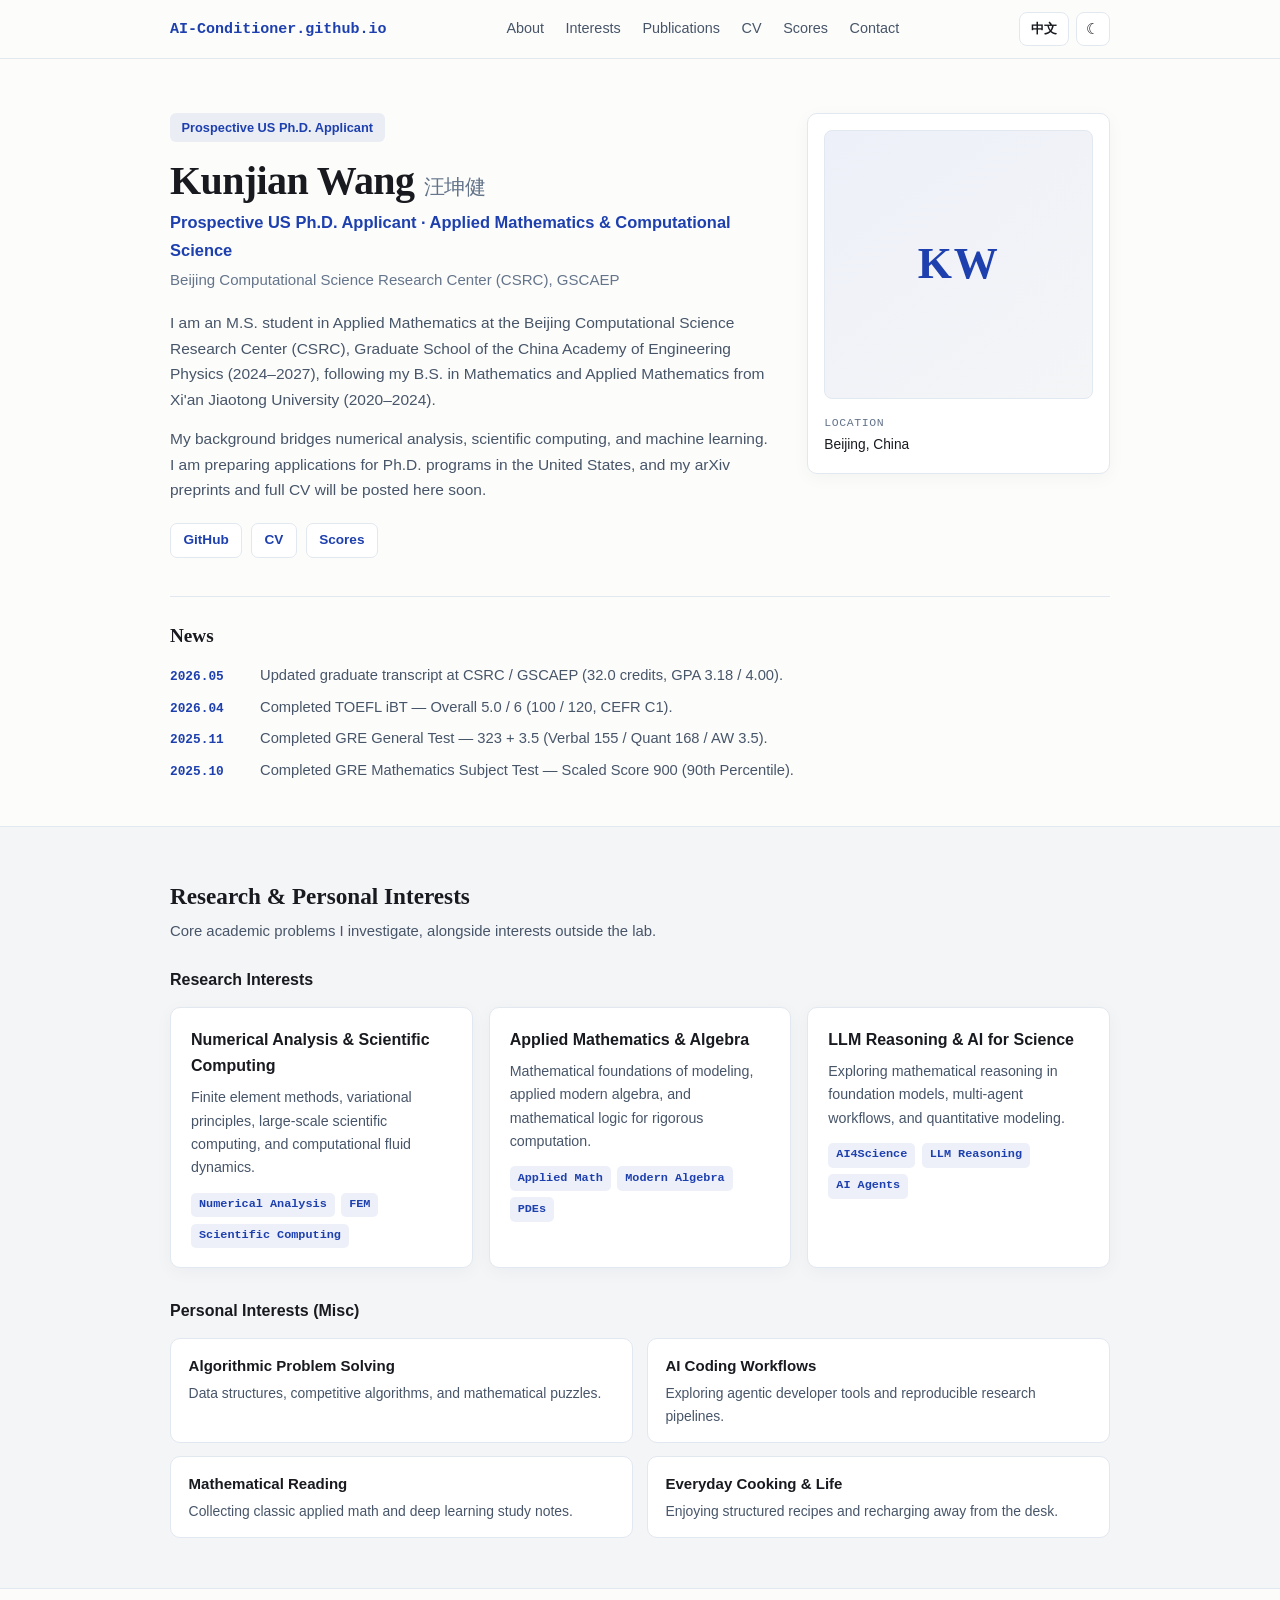
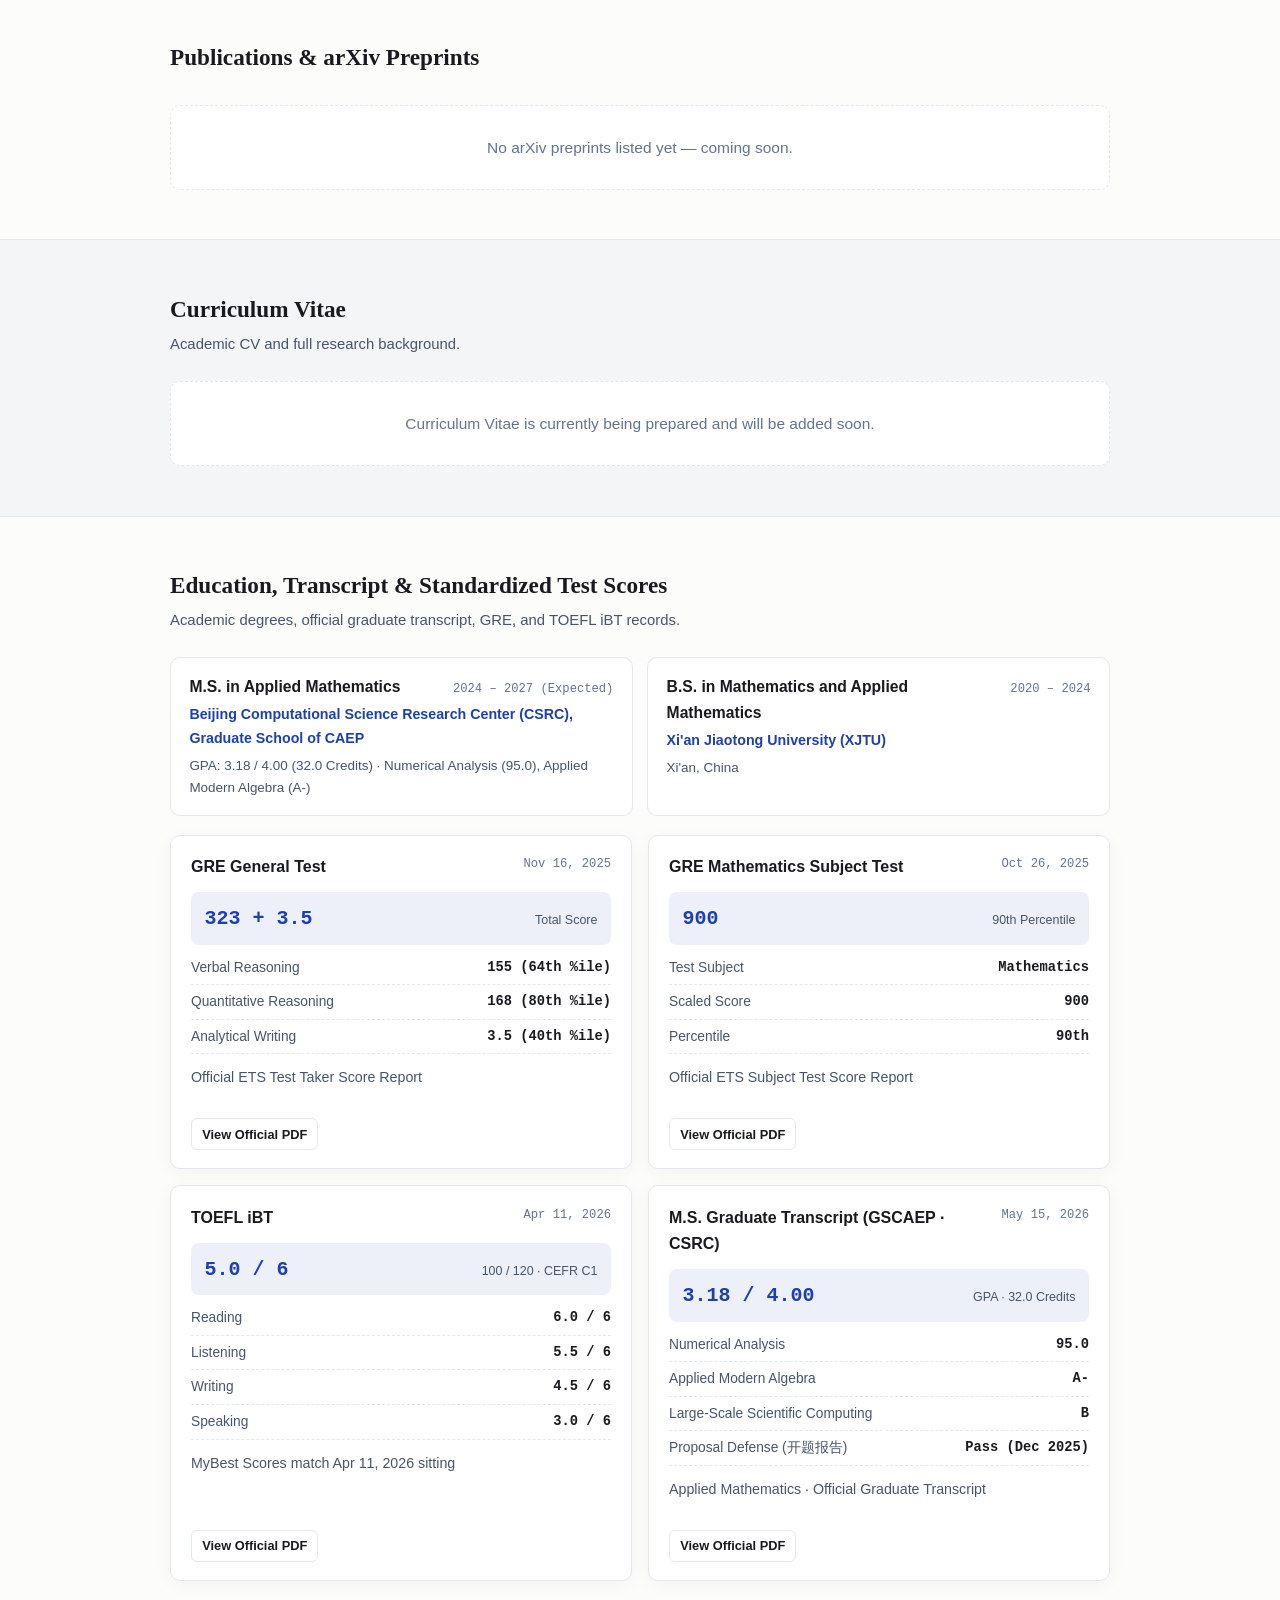
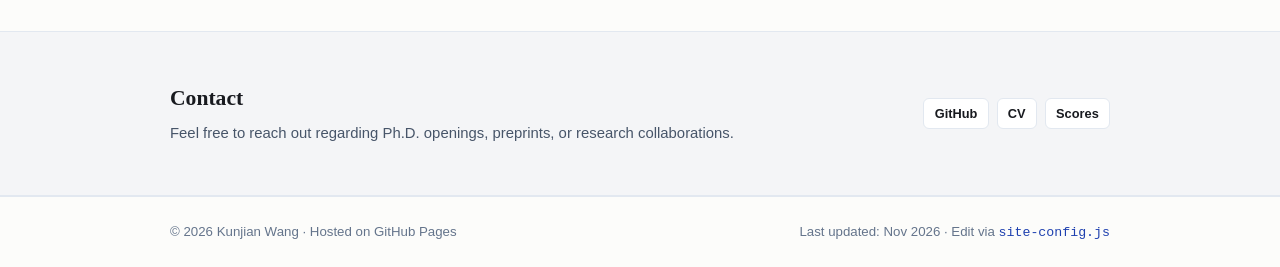
==== index.html @ dac82ef8 "Initial academic homepage" ====
<!DOCTYPE html>
<html lang="en">
<head>
  <meta charset="UTF-8">
  <meta name="viewport" content="width=device-width, initial-scale=1.0">
  <meta name="description" content="Academic homepage featuring research interests, arXiv preprints, GRE/TOEFL scores, and personal interests.">
  <title>Kunjian Wang | Prospective Ph.D. Applicant</title>
  <link rel="icon" type="image/svg+xml" href="data:image/svg+xml,%3Csvg xmlns='http://www.w3.org/2000/svg' viewBox='0 0 64 64'%3E%3Crect width='64' height='64' rx='14' fill='%231e40af'/%3E%3Cpath d='M18 44L32 18L46 44H39L32 30L25 44H18Z' fill='%23ffffff'/%3E%3C/svg%3E">
  <script>
    (function () {
      try {
        var saved = localStorage.getItem('site-theme');
        var prefersDark = window.matchMedia && window.matchMedia('(prefers-color-scheme: dark)').matches;
        document.documentElement.dataset.theme = saved || (prefersDark ? 'dark' : 'light');
      } catch (e) {
        document.documentElement.dataset.theme = 'light';
      }
    })();
  </script>
  <link rel="stylesheet" href="./styles.css">
</head>
<body>
  <header class="site-header">
    <div class="container header-inner">
      <a class="brand" href="#about" id="brand-link">AI-Conditioner.github.io</a>

      <nav class="site-nav" id="site-nav" aria-label="Primary Navigation">
        <a href="#about" data-i18n="navAbout">About</a>
        <a href="#interests" data-i18n="navInterests">Interests</a>
        <a href="#papers" data-i18n="navPapers">Publications</a>
        <a href="#cv" data-i18n="navCv">CV</a>
        <a href="#scores" data-i18n="navScores">Scores</a>
        <a href="#contact" data-i18n="navContact">Contact</a>
      </nav>

      <div class="header-actions">
        <button type="button" class="lang-btn" id="lang-toggle" aria-label="Switch UI language">中文</button>
        <button type="button" class="icon-btn" id="theme-toggle" aria-label="Toggle color theme" title="Toggle color theme">
          <span id="theme-icon" aria-hidden="true"></span>
        </button>
        <button type="button" class="icon-btn menu-btn" id="menu-toggle" aria-label="Open menu" aria-expanded="false" aria-controls="site-nav">
          <span aria-hidden="true">☰</span>
        </button>
      </div>
    </div>
  </header>

  <main>
    <section id="about" class="hero-section">
      <div class="container">
        <div class="hero-grid">
          <div class="hero-main">
            <div class="status-pill" id="status-badge">Loading...</div>
            <h1 class="hero-title">
              <span id="profile-name">Your Name</span>
              <span class="hero-native" id="profile-native-name"></span>
            </h1>
            <p class="hero-headline" id="profile-headline"></p>
            <p class="hero-affiliation" id="profile-affiliation"></p>
            <div class="hero-bio" id="profile-bio"></div>

            <div class="hero-links" id="hero-links"></div>
          </div>

          <aside class="portrait-card" aria-label="Applicant Portrait and Summary">
            <div class="portrait-frame" id="portrait-frame"></div>
            <div class="portrait-meta">
              <div class="meta-row">
                <span class="meta-label" data-i18n="locationLabel">Location</span>
                <span class="meta-value" id="profile-location"></span>
              </div>
              <div class="meta-row">
                <span class="meta-label" data-i18n="emailLabel">Email</span>
                <button type="button" class="inline-copy-btn" id="hero-copy-email" title="Copy email address">
                  <span id="profile-email-text"></span>
                </button>
              </div>
              <div class="openalex-box" id="openalex-box" hidden>
                <span class="meta-label">OpenAlex Live Stats</span>
                <p class="openalex-text" id="openalex-stats"></p>
              </div>
            </div>
          </aside>
        </div>

        <div class="news-block">
          <h2 class="news-heading" data-i18n="newsHeading">News</h2>
          <ul class="news-list" id="news-list"></ul>
        </div>
      </div>
    </section>

    <section id="interests" class="section section-alt">
      <div class="container">
        <div class="section-head">
          <h2 data-i18n="interestsHeading">Research &amp; Personal Interests</h2>
          <p data-i18n="interestsSub">Core academic problems I investigate, alongside interests outside the lab.</p>
        </div>

        <h3 class="subsection-title" data-i18n="researchTitle">Research Interests</h3>
        <div class="card-grid cols-3" id="research-interests"></div>

        <h3 class="subsection-title personal-title" data-i18n="personalTitle">Personal Interests (Misc)</h3>
        <div class="personal-grid" id="personal-interests"></div>
      </div>
    </section>

    <section id="papers" class="section">
      <div class="container">
        <div class="section-head papers-head">
          <div>
            <h2 data-i18n="papersHeading">Publications &amp; arXiv Preprints</h2>
            <p data-i18n="papersSub">Filter by topic or keyword, inspect abstracts, open PDFs, or copy BibTeX.</p>
          </div>
          <div class="paper-controls">
            <label class="sr-only" for="paper-search">Search papers</label>
            <input type="search" id="paper-search" class="search-input" placeholder="Search title, author, or arXiv ID...">
          </div>
        </div>

        <div class="filter-bar" id="paper-filters" role="group" aria-label="Filter papers by topic"></div>
        <div class="paper-list" id="paper-list"></div>
      </div>
    </section>

    <section id="cv" class="section section-alt">
      <div class="container">
        <div class="section-head">
          <h2 data-i18n="cvHeading">Curriculum Vitae</h2>
          <p data-i18n="cvSub">Academic CV and full research background.</p>
        </div>
        <div id="cv-content"></div>
      </div>
    </section>

    <section id="scores" class="section">
      <div class="container">
        <div class="section-head">
          <h2 data-i18n="scoresHeading">Education, Transcript &amp; Standardized Test Scores</h2>
          <p data-i18n="scoresSub">Academic degrees, official graduate transcript, GRE, and TOEFL iBT records.</p>
        </div>

        <div class="education-grid" id="education-grid"></div>
        <div class="card-grid cols-2" id="score-grid"></div>
      </div>
    </section>

    <section id="contact" class="section section-alt">
      <div class="container contact-box">
        <div>
          <h2 data-i18n="contactHeading">Contact</h2>
          <p data-i18n="contactSub">Feel free to reach out regarding Ph.D. openings, preprints, or research collaborations.</p>
        </div>
        <div class="contact-actions">
          <button type="button" class="btn btn-primary" id="copy-email-btn" data-i18n="copyEmailBtn">Copy Email</button>
          <div class="social-links" id="social-links"></div>
        </div>
      </div>
    </section>
  </main>

  <footer class="site-footer">
    <div class="container footer-inner">
      <p>© <span id="footer-year"></span> <span id="footer-owner">Your Name</span> · Hosted on GitHub Pages</p>
      <p class="footer-tip">Last updated: <span id="footer-updated"></span> · Edit via <code>site-config.js</code></p>
    </div>
  </footer>

  <div class="modal-backdrop" id="bibtex-modal" role="dialog" aria-modal="true" aria-labelledby="modal-title" hidden>
    <div class="modal-panel">
      <div class="modal-header">
        <h3 id="modal-title">BibTeX Citation</h3>
        <button type="button" class="icon-btn" id="modal-close" aria-label="Close dialog">✕</button>
      </div>
      <p class="modal-paper-name" id="modal-paper-name"></p>
      <pre class="bibtex-code"><code id="modal-bibtex-text"></code></pre>
      <div class="modal-footer">
        <button type="button" class="btn btn-primary" id="modal-copy-btn" data-i18n="copyBibBtn">Copy BibTeX</button>
      </div>
    </div>
  </div>

  <div class="toast" id="toast" role="status" aria-live="polite" hidden></div>

  <script src="./site-config.js"></script>
  <script src="./script.js"></script>
</body>
</html>
---- styles.css ----
:root {
  --bg: #fcfcfa;
  --bg-alt: #f4f5f7;
  --surface: #ffffff;
  --ink: #181a1f;
  --ink-secondary: #475569;
  --ink-muted: #64748b;
  --border: #e2e8f0;
  --accent: #1e40af;
  --accent-hover: #1d4ed8;
  --accent-soft: rgba(30, 64, 175, 0.08);
  --shadow: 0 4px 18px rgba(15, 23, 42, 0.04);
  --radius: 10px;
  --font-serif: "Georgia", "Cambria", "Times New Roman", "Songti SC", "SimSun", serif;
  --font-sans: -apple-system, BlinkMacSystemFont, "Segoe UI", "PingFang SC", "Hiragino Sans GB", "Microsoft YaHei", sans-serif;
  --font-mono: "Cascadia Code", "JetBrains Mono", Consolas, Monaco, monospace;
}

[data-theme="dark"] {
  --bg: #0d1117;
  --bg-alt: #121821;
  --surface: #161b22;
  --ink: #e6edf3;
  --ink-secondary: #adbac7;
  --ink-muted: #8b949e;
  --border: #30363d;
  --accent: #60a5fa;
  --accent-hover: #93c5fd;
  --accent-soft: rgba(96, 165, 250, 0.12);
  --shadow: 0 8px 24px rgba(0, 0, 0, 0.35);
}

*,
*::before,
*::after {
  box-sizing: border-box;
}

html {
  scroll-behavior: smooth;
}

body {
  margin: 0;
  background-color: var(--bg);
  color: var(--ink);
  font-family: var(--font-sans);
  font-size: 15.5px;
  line-height: 1.65;
  -webkit-font-smoothing: antialiased;
  transition: background-color 0.2s ease, color 0.2s ease;
}

a {
  color: inherit;
  text-decoration: none;
}

code,
pre {
  font-family: var(--font-mono);
}

h1,
h2 {
  font-family: var(--font-serif);
  font-weight: 700;
}

.sr-only {
  position: absolute;
  width: 1px;
  height: 1px;
  padding: 0;
  margin: -1px;
  overflow: hidden;
  clip: rect(0, 0, 0, 0);
  border: 0;
}

.container {
  width: min(940px, calc(100% - 2rem));
  margin: 0 auto;
}

/* Header */
.site-header {
  position: sticky;
  top: 0;
  z-index: 20;
  background: color-mix(in srgb, var(--bg) 90%, transparent);
  backdrop-filter: blur(10px);
  border-bottom: 1px solid var(--border);
}

.header-inner {
  display: flex;
  align-items: center;
  justify-content: space-between;
  gap: 1rem;
  min-height: 58px;
}

.brand {
  font-family: var(--font-mono);
  font-weight: 700;
  font-size: 0.94rem;
  color: var(--accent);
}

.site-nav {
  display: flex;
  align-items: center;
  gap: 1.35rem;
}

.site-nav a {
  font-size: 0.9rem;
  color: var(--ink-secondary);
  font-weight: 500;
  transition: color 0.15s ease;
}

.site-nav a:hover {
  color: var(--accent);
}

.header-actions {
  display: flex;
  align-items: center;
  gap: 0.45rem;
}

.lang-btn,
.icon-btn {
  display: inline-flex;
  align-items: center;
  justify-content: center;
  height: 34px;
  border-radius: 8px;
  border: 1px solid var(--border);
  background: var(--surface);
  color: var(--ink);
  cursor: pointer;
  transition: border-color 0.15s ease, color 0.15s ease;
}

.lang-btn {
  padding: 0 0.68rem;
  font-size: 0.8rem;
  font-weight: 600;
}

.icon-btn {
  width: 34px;
  font-size: 0.95rem;
}

.lang-btn:hover,
.icon-btn:hover {
  border-color: var(--accent);
  color: var(--accent);
}

.menu-btn {
  display: none;
}

/* Hero (Jon Barron / al-folio inspired two-column layout) */
.hero-section {
  padding: 3.4rem 0 2.75rem;
}

.hero-grid {
  display: grid;
  grid-template-columns: 1.55fr 0.78fr;
  gap: 2.25rem;
  align-items: start;
}

.status-pill {
  display: inline-block;
  padding: 0.24rem 0.72rem;
  border-radius: 6px;
  background: var(--accent-soft);
  color: var(--accent);
  font-size: 0.8rem;
  font-weight: 600;
  margin-bottom: 0.9rem;
}

.hero-title {
  margin: 0 0 0.35rem;
  font-size: clamp(1.95rem, 3.8vw, 2.5rem);
  line-height: 1.18;
  letter-spacing: -0.015em;
  display: flex;
  flex-wrap: wrap;
  align-items: baseline;
  gap: 0.6rem;
}

.hero-native {
  font-family: var(--font-sans);
  font-size: 0.52em;
  font-weight: 500;
  color: var(--ink-muted);
}

.hero-headline {
  margin: 0 0 0.25rem;
  font-size: 1.03rem;
  font-weight: 600;
  color: var(--accent);
}

.hero-affiliation {
  margin: 0 0 1.1rem;
  font-size: 0.94rem;
  color: var(--ink-muted);
}

.hero-bio p {
  margin: 0 0 0.85rem;
  color: var(--ink-secondary);
}

.hero-links {
  display: flex;
  flex-wrap: wrap;
  gap: 0.55rem;
  margin-top: 1.25rem;
}

.link-pill {
  display: inline-flex;
  align-items: center;
  padding: 0.34rem 0.78rem;
  border-radius: 7px;
  border: 1px solid var(--border);
  background: var(--surface);
  color: var(--accent);
  font-size: 0.85rem;
  font-weight: 600;
  transition: border-color 0.15s ease, background-color 0.15s ease;
}

.link-pill:hover {
  border-color: var(--accent);
  background: var(--accent-soft);
}

/* Portrait Card */
.portrait-card {
  background: var(--surface);
  border: 1px solid var(--border);
  border-radius: var(--radius);
  padding: 1rem;
  box-shadow: var(--shadow);
}

.portrait-frame {
  width: 100%;
  aspect-ratio: 1 / 1;
  border-radius: 8px;
  overflow: hidden;
  border: 1px solid var(--border);
  background: linear-gradient(145deg, var(--accent-soft), var(--bg-alt));
  display: grid;
  place-items: center;
  margin-bottom: 0.9rem;
}

.portrait-frame img {
  width: 100%;
  height: 100%;
  object-fit: cover;
  display: block;
}

.portrait-monogram {
  font-family: var(--font-serif);
  font-size: 2.75rem;
  font-weight: 700;
  color: var(--accent);
  letter-spacing: 0.04em;
}

.portrait-meta {
  display: grid;
  gap: 0.65rem;
}

.meta-row {
  display: flex;
  flex-direction: column;
  gap: 0.1rem;
}

.meta-label {
  font-family: var(--font-mono);
  font-size: 0.72rem;
  text-transform: uppercase;
  letter-spacing: 0.05em;
  color: var(--ink-muted);
}

.meta-value {
  font-size: 0.86rem;
  color: var(--ink);
  font-weight: 500;
}

.inline-copy-btn {
  padding: 0;
  border: 0;
  background: transparent;
  color: var(--accent);
  font-family: var(--font-mono);
  font-size: 0.82rem;
  text-align: left;
  cursor: pointer;
  word-break: break-all;
}

.inline-copy-btn:hover {
  text-decoration: underline;
}

.openalex-box {
  padding-top: 0.55rem;
  border-top: 1px dashed var(--border);
}

.openalex-text {
  margin: 0.2rem 0 0;
  font-size: 0.82rem;
  color: var(--accent);
  font-weight: 600;
}

/* News */
.news-block {
  margin-top: 2.4rem;
  padding-top: 1.4rem;
  border-top: 1px solid var(--border);
}

.news-heading {
  margin: 0 0 0.75rem;
  font-size: 1.2rem;
}

.news-list {
  list-style: none;
  margin: 0;
  padding: 0;
  display: grid;
  gap: 0.45rem;
}

.news-item {
  display: grid;
  grid-template-columns: 78px 1fr;
  gap: 0.75rem;
  font-size: 0.92rem;
  align-items: baseline;
}

.news-date {
  font-family: var(--font-mono);
  font-size: 0.8rem;
  font-weight: 600;
  color: var(--accent);
}

.news-text {
  color: var(--ink-secondary);
}

/* Sections */
.section {
  padding: 3.1rem 0;
}

.section-alt {
  background: var(--bg-alt);
  border-top: 1px solid var(--border);
  border-bottom: 1px solid var(--border);
}

.section-head {
  margin-bottom: 1.5rem;
}

.section-head h2 {
  margin: 0 0 0.25rem;
  font-size: 1.45rem;
}

.section-head p {
  margin: 0;
  color: var(--ink-secondary);
  font-size: 0.93rem;
}

.subsection-title {
  margin: 0 0 0.85rem;
  font-size: 1rem;
  font-weight: 600;
  color: var(--ink);
}

.personal-title {
  margin-top: 1.9rem;
}

/* Grids & Cards */
.card-grid {
  display: grid;
  gap: 1rem;
}

.cols-2 {
  grid-template-columns: repeat(2, minmax(0, 1fr));
}

.cols-3 {
  grid-template-columns: repeat(3, minmax(0, 1fr));
}

.card {
  background: var(--surface);
  border: 1px solid var(--border);
  border-radius: var(--radius);
  padding: 1.15rem 1.25rem;
  box-shadow: var(--shadow);
}

.card h4 {
  margin: 0 0 0.4rem;
  font-size: 1rem;
}

.card p {
  margin: 0 0 0.8rem;
  font-size: 0.89rem;
  color: var(--ink-secondary);
}

.tag-row {
  display: flex;
  flex-wrap: wrap;
  gap: 0.4rem;
}

.tag {
  font-family: var(--font-mono);
  font-size: 0.74rem;
  padding: 0.16rem 0.5rem;
  border-radius: 5px;
  background: var(--accent-soft);
  color: var(--accent);
  font-weight: 600;
}

/* Personal Interests */
.personal-grid {
  display: grid;
  grid-template-columns: repeat(2, minmax(0, 1fr));
  gap: 0.85rem;
}

.personal-item {
  background: var(--surface);
  border: 1px solid var(--border);
  border-radius: var(--radius);
  padding: 0.9rem 1.1rem;
  display: flex;
  flex-direction: column;
  gap: 0.2rem;
}

.personal-name {
  font-weight: 600;
  font-size: 0.94rem;
}

.personal-detail {
  font-size: 0.87rem;
  color: var(--ink-secondary);
}

/* Buttons */
.btn {
  display: inline-flex;
  align-items: center;
  justify-content: center;
  padding: 0.55rem 1.05rem;
  border-radius: 8px;
  font-size: 0.88rem;
  font-weight: 600;
  border: 1px solid transparent;
  cursor: pointer;
  transition: background-color 0.15s ease, border-color 0.15s ease;
}

.btn-primary {
  background: var(--accent);
  color: #ffffff;
}

[data-theme="dark"] .btn-primary {
  color: #0b1220;
}

.btn-primary:hover {
  background: var(--accent-hover);
}

.btn-secondary {
  background: var(--surface);
  border-color: var(--border);
  color: var(--ink);
}

.btn-secondary:hover {
  border-color: var(--accent);
  color: var(--accent);
}

.btn-ghost {
  background: transparent;
  border-color: var(--border);
  color: var(--ink-secondary);
}

.btn-ghost:hover {
  color: var(--accent);
  border-color: var(--accent);
}

.btn-sm {
  padding: 0.26rem 0.64rem;
  font-size: 0.8rem;
  border-radius: 6px;
}

/* Papers (al-folio left-badge row style) */
.papers-head {
  display: flex;
  flex-wrap: wrap;
  justify-content: space-between;
  align-items: flex-end;
  gap: 1rem;
}

.paper-controls {
  min-width: min(280px, 100%);
}

.search-input {
  width: 100%;
  padding: 0.5rem 0.85rem;
  border-radius: 8px;
  border: 1px solid var(--border);
  background: var(--surface);
  color: var(--ink);
  font-family: inherit;
  font-size: 0.88rem;
}

.search-input:focus {
  outline: 2px solid var(--accent-soft);
  border-color: var(--accent);
}

.filter-bar {
  display: flex;
  flex-wrap: wrap;
  gap: 0.45rem;
  margin-bottom: 1.2rem;
}

.filter-btn {
  padding: 0.3rem 0.78rem;
  border-radius: 999px;
  border: 1px solid var(--border);
  background: var(--surface);
  color: var(--ink-secondary);
  font-size: 0.82rem;
  font-weight: 500;
  cursor: pointer;
}

.filter-btn.active,
.filter-btn:hover {
  background: var(--accent);
  border-color: var(--accent);
  color: #ffffff;
}

[data-theme="dark"] .filter-btn.active,
[data-theme="dark"] .filter-btn:hover {
  color: #0b1220;
}

.paper-list {
  display: grid;
  gap: 0.9rem;
}

.paper-row {
  background: var(--surface);
  border: 1px solid var(--border);
  border-radius: var(--radius);
  padding: 1.15rem 1.25rem;
  box-shadow: var(--shadow);
  display: grid;
  grid-template-columns: 108px 1fr;
  gap: 1.1rem;
  align-items: start;
}

.paper-left {
  display: flex;
  flex-direction: column;
  gap: 0.35rem;
}

.venue-badge {
  display: inline-block;
  text-align: center;
  font-family: var(--font-mono);
  font-size: 0.75rem;
  font-weight: 700;
  color: #ffffff;
  background: var(--accent);
  padding: 0.24rem 0.5rem;
  border-radius: 6px;
}

[data-theme="dark"] .venue-badge {
  color: #0b1220;
}

.topic-label {
  font-family: var(--font-mono);
  font-size: 0.72rem;
  color: var(--ink-muted);
  text-align: center;
}

.paper-title {
  margin: 0 0 0.28rem;
  font-size: 1.04rem;
  font-weight: 600;
  line-height: 1.38;
}

.paper-title a:hover {
  color: var(--accent);
  text-decoration: underline;
}

.paper-authors {
  margin: 0 0 0.25rem;
  font-size: 0.9rem;
  color: var(--ink-secondary);
}

.author-highlight {
  color: var(--ink);
  font-weight: 700;
  text-decoration: underline;
  text-decoration-color: var(--accent);
  text-underline-offset: 3px;
}

.paper-venue-line {
  margin: 0 0 0.45rem;
  font-size: 0.84rem;
  font-style: italic;
  color: var(--ink-muted);
}

.paper-tldr {
  margin: 0 0 0.75rem;
  font-size: 0.87rem;
  color: var(--ink-secondary);
}

.paper-actions {
  display: flex;
  flex-wrap: wrap;
  gap: 0.45rem;
}

.paper-abstract {
  margin-top: 0.8rem;
  padding: 0.8rem 0.95rem;
  border-radius: 8px;
  background: var(--bg-alt);
  border: 1px solid var(--border);
  font-size: 0.87rem;
  color: var(--ink-secondary);
}

.empty-state {
  padding: 1.8rem;
  text-align: center;
  background: var(--surface);
  border: 1px dashed var(--border);
  border-radius: var(--radius);
  color: var(--ink-muted);
}

/* Education & Scores */
.education-grid {
  display: grid;
  grid-template-columns: repeat(2, minmax(0, 1fr));
  gap: 0.9rem;
  margin-bottom: 1.15rem;
}

.edu-card {
  background: var(--surface);
  border: 1px solid var(--border);
  border-radius: var(--radius);
  padding: 1rem 1.15rem;
}

.edu-top {
  display: flex;
  justify-content: space-between;
  align-items: baseline;
  gap: 0.75rem;
}

.edu-degree {
  margin: 0;
  font-size: 0.98rem;
  font-weight: 600;
}

.edu-period {
  font-family: var(--font-mono);
  font-size: 0.76rem;
  color: var(--ink-muted);
  white-space: nowrap;
}

.edu-inst {
  margin: 0.2rem 0 0.3rem;
  font-size: 0.89rem;
  color: var(--accent);
  font-weight: 600;
}

.edu-detail {
  margin: 0;
  font-size: 0.84rem;
  color: var(--ink-secondary);
}

.score-card {
  display: flex;
  flex-direction: column;
  gap: 0.75rem;
}

.score-top {
  display: flex;
  justify-content: space-between;
  align-items: flex-start;
  gap: 0.5rem;
}

.score-name {
  margin: 0;
  font-size: 1rem;
}

.score-date {
  font-family: var(--font-mono);
  font-size: 0.76rem;
  color: var(--ink-muted);
  white-space: nowrap;
}

.score-overall {
  padding: 0.6rem 0.85rem;
  border-radius: 8px;
  background: var(--accent-soft);
  display: flex;
  align-items: baseline;
  justify-content: space-between;
  gap: 0.5rem;
}

.score-number {
  font-family: var(--font-mono);
  font-variant-numeric: tabular-nums;
  font-size: 1.25rem;
  font-weight: 700;
  color: var(--accent);
}

.score-label {
  font-size: 0.78rem;
  color: var(--ink-secondary);
}

.score-breakdown {
  margin: 0;
  display: grid;
  gap: 0.38rem;
}

.score-row {
  display: flex;
  justify-content: space-between;
  font-size: 0.86rem;
  padding-bottom: 0.3rem;
  border-bottom: 1px dashed var(--border);
}

.score-row dt {
  color: var(--ink-secondary);
}

.score-row dd {
  margin: 0;
  font-family: var(--font-mono);
  font-variant-numeric: tabular-nums;
  font-weight: 600;
}

.score-note {
  margin: 0;
  font-size: 0.8rem;
  color: var(--ink-muted);
}

.score-actions {
  margin-top: auto;
  padding-top: 0.25rem;
  display: flex;
  flex-wrap: wrap;
  gap: 0.45rem;
}

/* Contact & Footer */
.contact-box {
  display: flex;
  flex-wrap: wrap;
  justify-content: space-between;
  align-items: center;
  gap: 1.25rem;
}

.contact-box h2 {
  margin: 0 0 0.25rem;
  font-size: 1.35rem;
}

.contact-box p {
  margin: 0;
  color: var(--ink-secondary);
  font-size: 0.93rem;
}

.contact-actions {
  display: flex;
  flex-wrap: wrap;
  align-items: center;
  gap: 0.65rem;
}

.social-links {
  display: flex;
  flex-wrap: wrap;
  gap: 0.5rem;
}

.site-footer {
  padding: 1.5rem 0;
  border-top: 1px solid var(--border);
  font-size: 0.83rem;
  color: var(--ink-muted);
}

.footer-inner {
  display: flex;
  flex-wrap: wrap;
  justify-content: space-between;
  gap: 0.75rem;
}

.footer-inner p {
  margin: 0;
}

.footer-tip code {
  color: var(--accent);
}

/* Modal */
.modal-backdrop {
  position: fixed;
  inset: 0;
  z-index: 50;
  background: rgba(15, 23, 42, 0.55);
  display: flex;
  align-items: center;
  justify-content: center;
  padding: 1rem;
}

.modal-backdrop[hidden] {
  display: none;
}

.modal-panel {
  width: min(600px, 100%);
  background: var(--surface);
  border: 1px solid var(--border);
  border-radius: var(--radius);
  padding: 1.3rem;
  box-shadow: var(--shadow);
}

.modal-header {
  display: flex;
  justify-content: space-between;
  align-items: center;
  margin-bottom: 0.65rem;
}

.modal-header h3 {
  margin: 0;
}

.modal-paper-name {
  margin: 0 0 0.65rem;
  font-size: 0.88rem;
  color: var(--ink-secondary);
}

.bibtex-code {
  margin: 0 0 0.9rem;
  padding: 0.9rem;
  border-radius: 8px;
  background: var(--bg-alt);
  border: 1px solid var(--border);
  overflow-x: auto;
  font-size: 0.82rem;
  line-height: 1.5;
}

.modal-footer {
  display: flex;
  justify-content: flex-end;
}

/* Toast */
.toast {
  position: fixed;
  bottom: 1.4rem;
  right: 1.4rem;
  z-index: 60;
  padding: 0.65rem 1rem;
  border-radius: 8px;
  background: var(--ink);
  color: var(--bg);
  font-size: 0.85rem;
  font-weight: 500;
  box-shadow: var(--shadow);
}

/* 404 */
.notfound-wrap {
  min-height: 100vh;
  display: grid;
  place-items: center;
  padding: 2rem 1rem;
  text-align: center;
}

.notfound-code {
  margin: 0;
  font-family: var(--font-mono);
  font-size: clamp(3.5rem, 10vw, 5.5rem);
  font-weight: 700;
  color: var(--accent);
  line-height: 1;
}

/* Responsive */
@media (max-width: 860px) {
  .hero-grid,
  .cols-2,
  .cols-3,
  .education-grid {
    grid-template-columns: 1fr;
  }

  .portrait-card {
    max-width: 280px;
  }
}

@media (max-width: 680px) {
  .menu-btn {
    display: inline-flex;
  }

  .site-nav {
    display: none;
    position: absolute;
    top: 58px;
    left: 0;
    right: 0;
    flex-direction: column;
    align-items: flex-start;
    gap: 0.2rem;
    padding: 0.7rem 1rem 0.9rem;
    background: var(--bg);
    border-bottom: 1px solid var(--border);
  }

  .site-nav.open {
    display: flex;
  }

  .site-nav a {
    width: 100%;
    padding: 0.4rem 0;
  }

  .personal-grid,
  .paper-row,
  .news-item {
    grid-template-columns: 1fr;
  }

  .paper-left {
    flex-direction: row;
    align-items: center;
  }
}
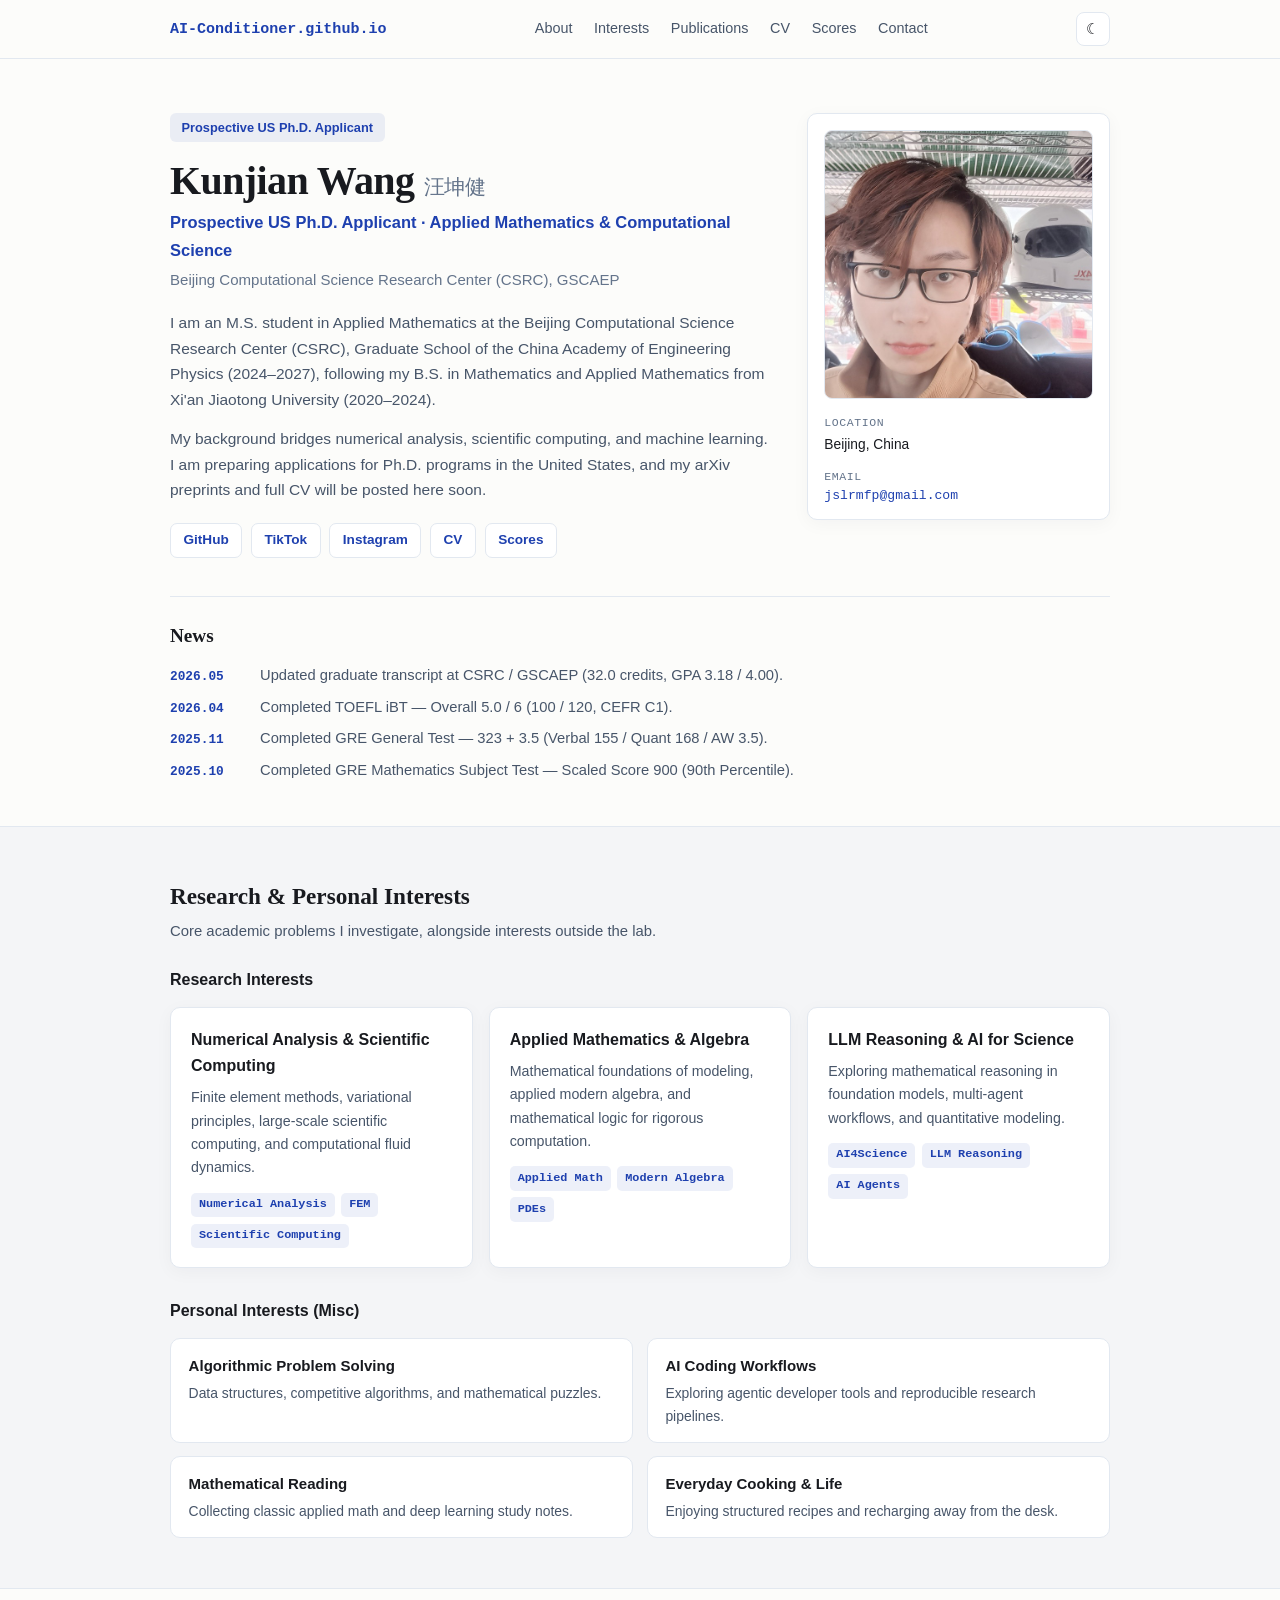
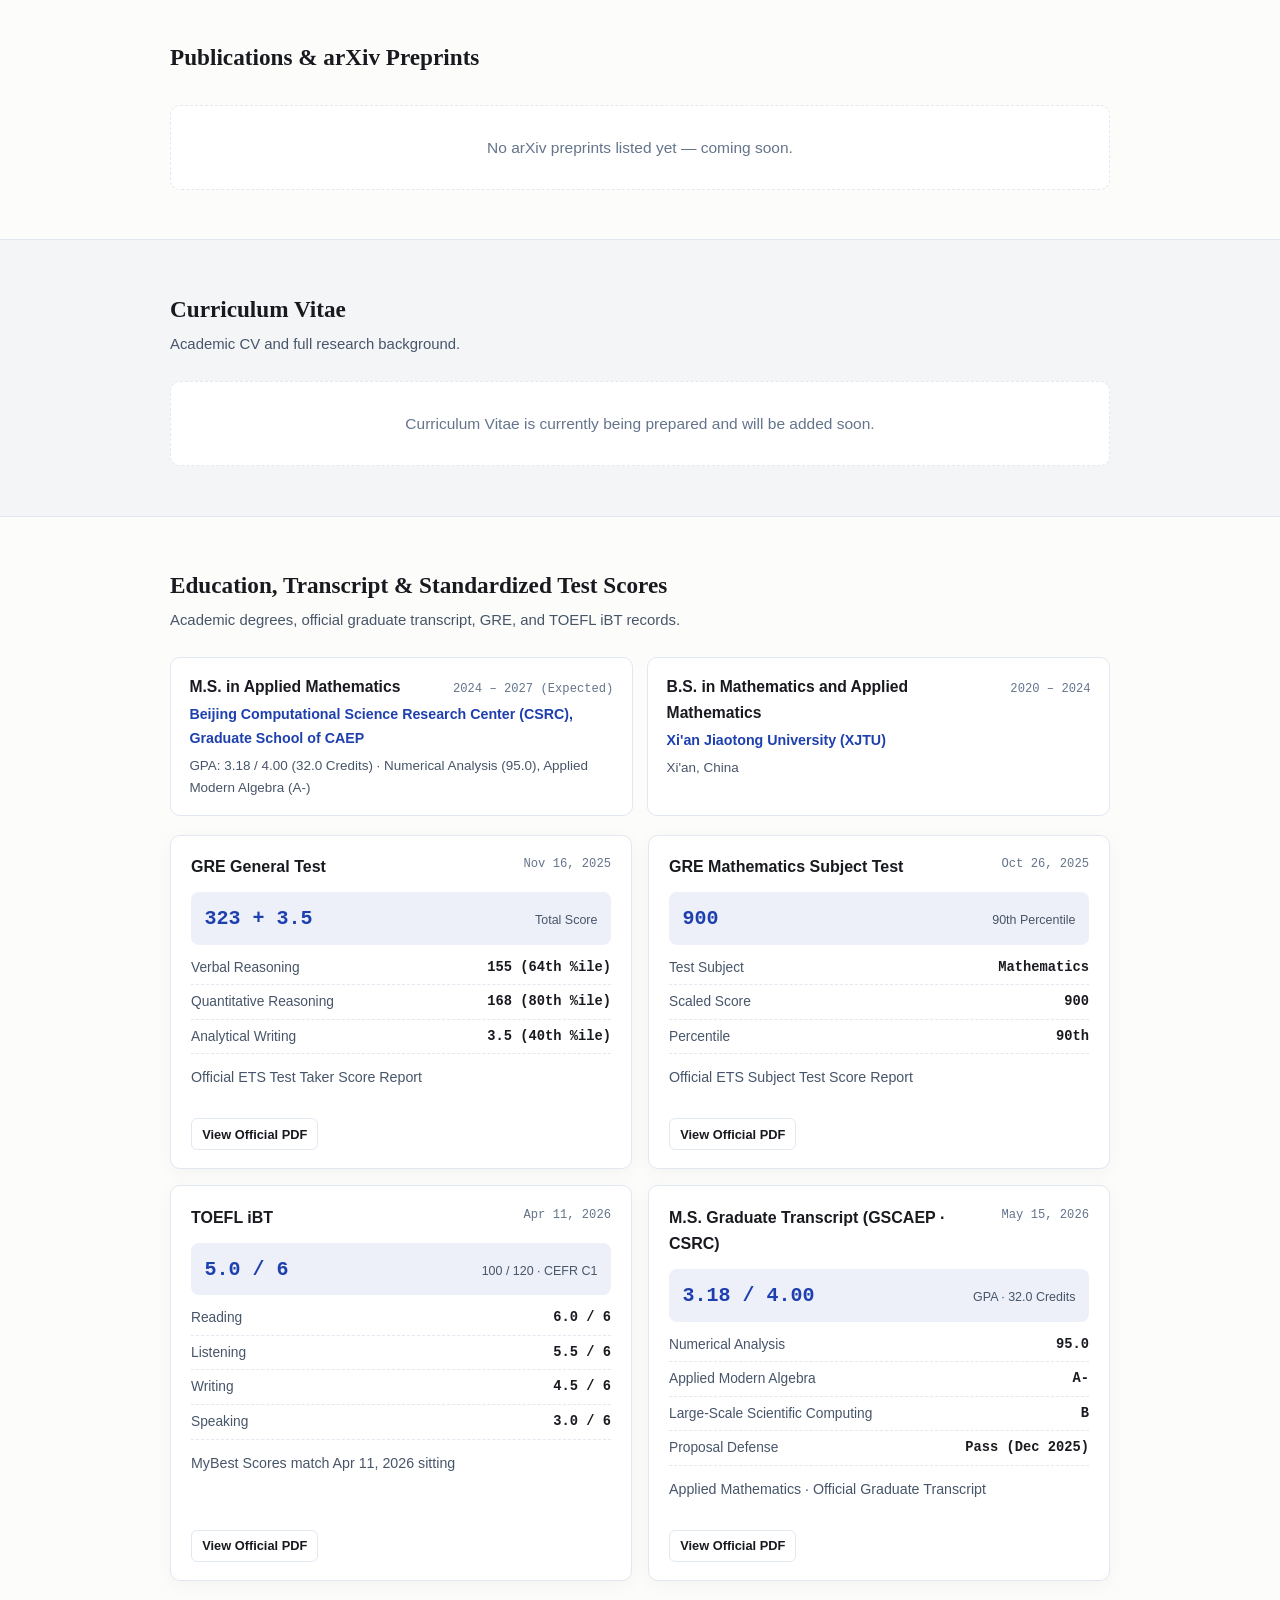
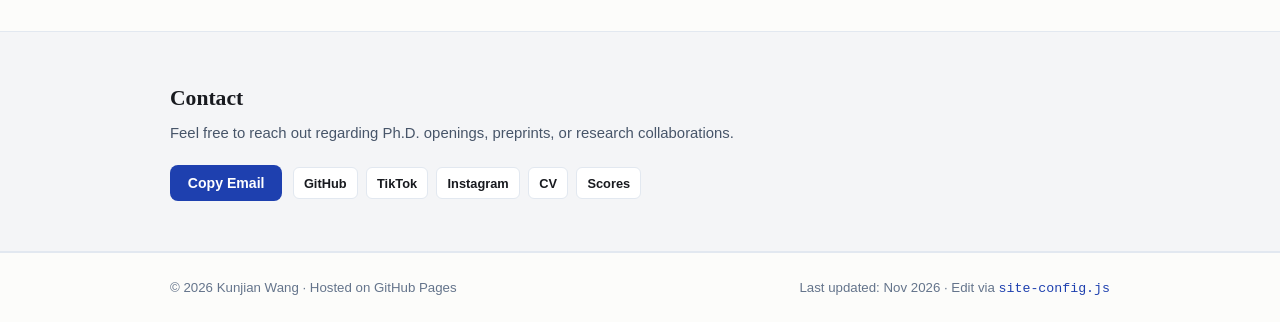
==== commit 538eb235: "Remove language toggle from index.html Removed language toggle button from header actions." ====
--- a/index.html
+++ b/index.html
@@ -34,7 +34,6 @@
       </nav>
 
       <div class="header-actions">
-        <button type="button" class="lang-btn" id="lang-toggle" aria-label="Switch UI language">中文</button>
         <button type="button" class="icon-btn" id="theme-toggle" aria-label="Toggle color theme" title="Toggle color theme">
           <span id="theme-icon" aria-hidden="true"></span>
         </button>
